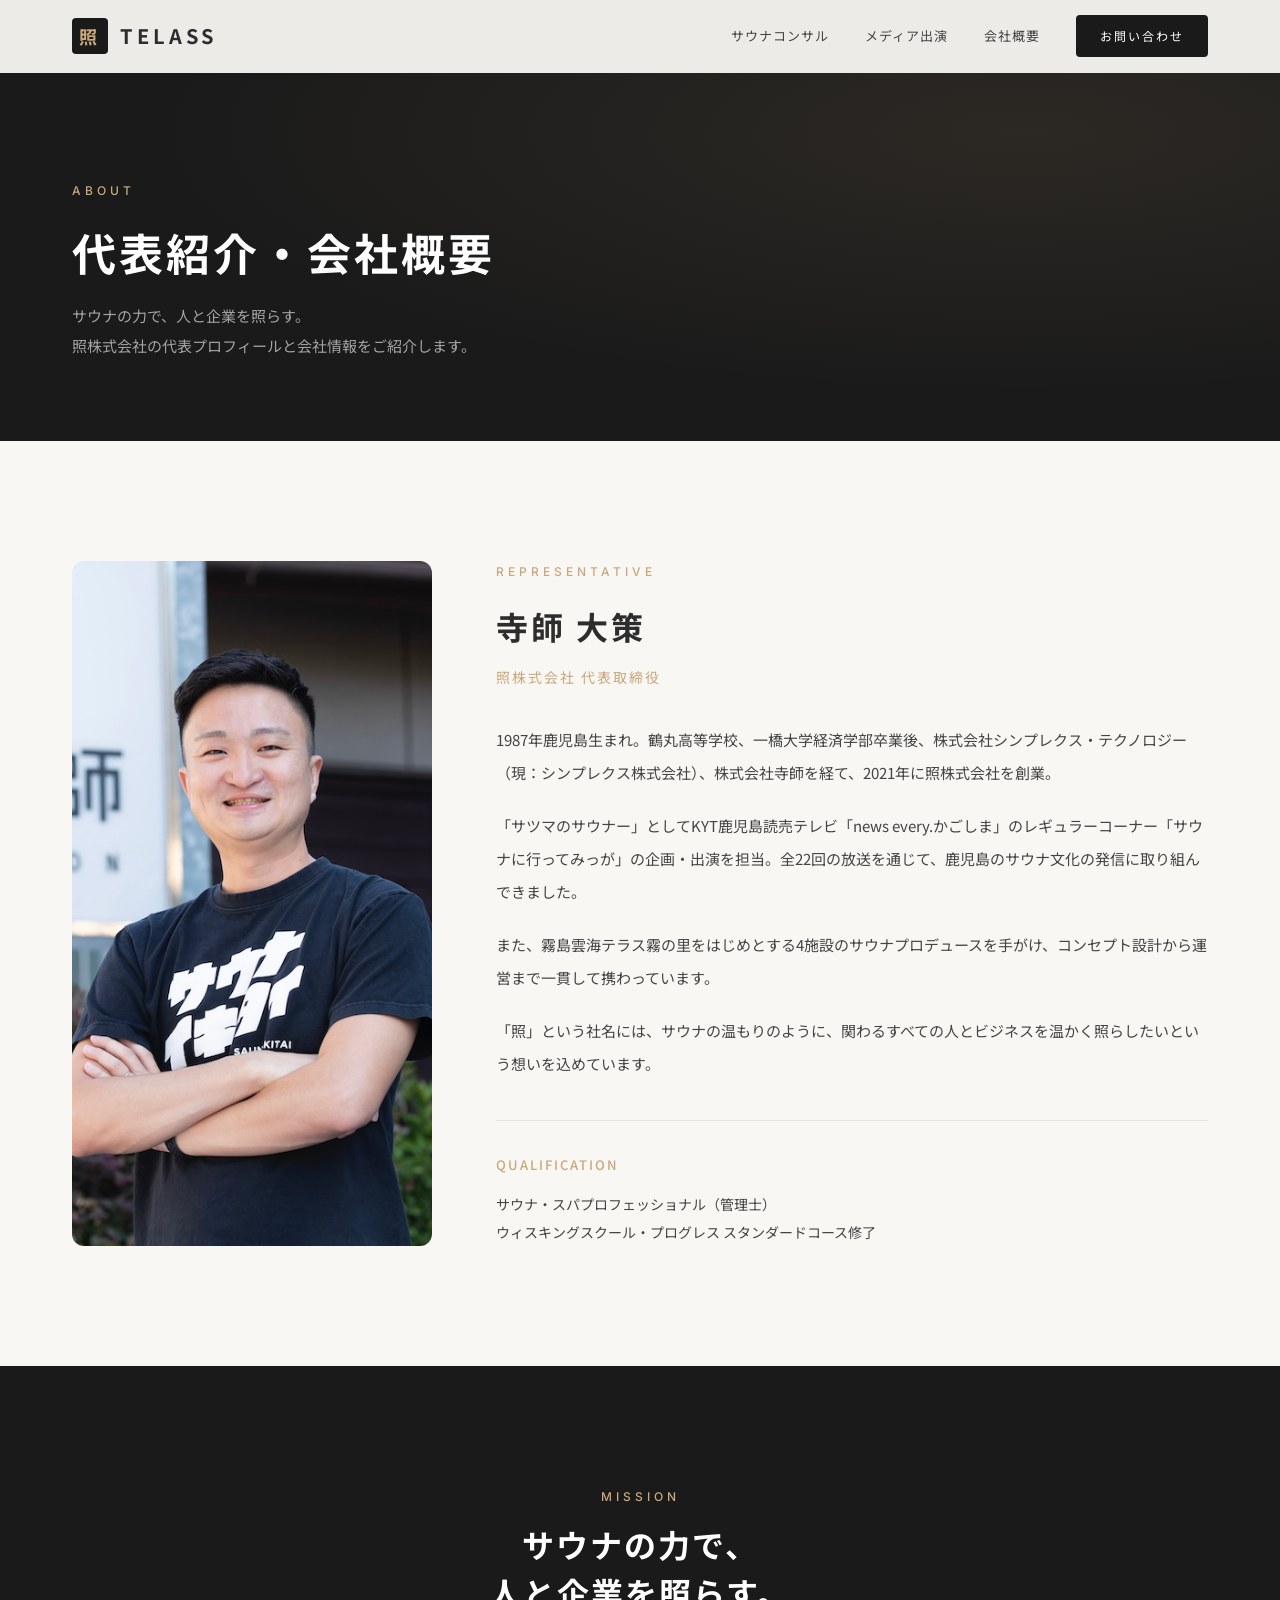
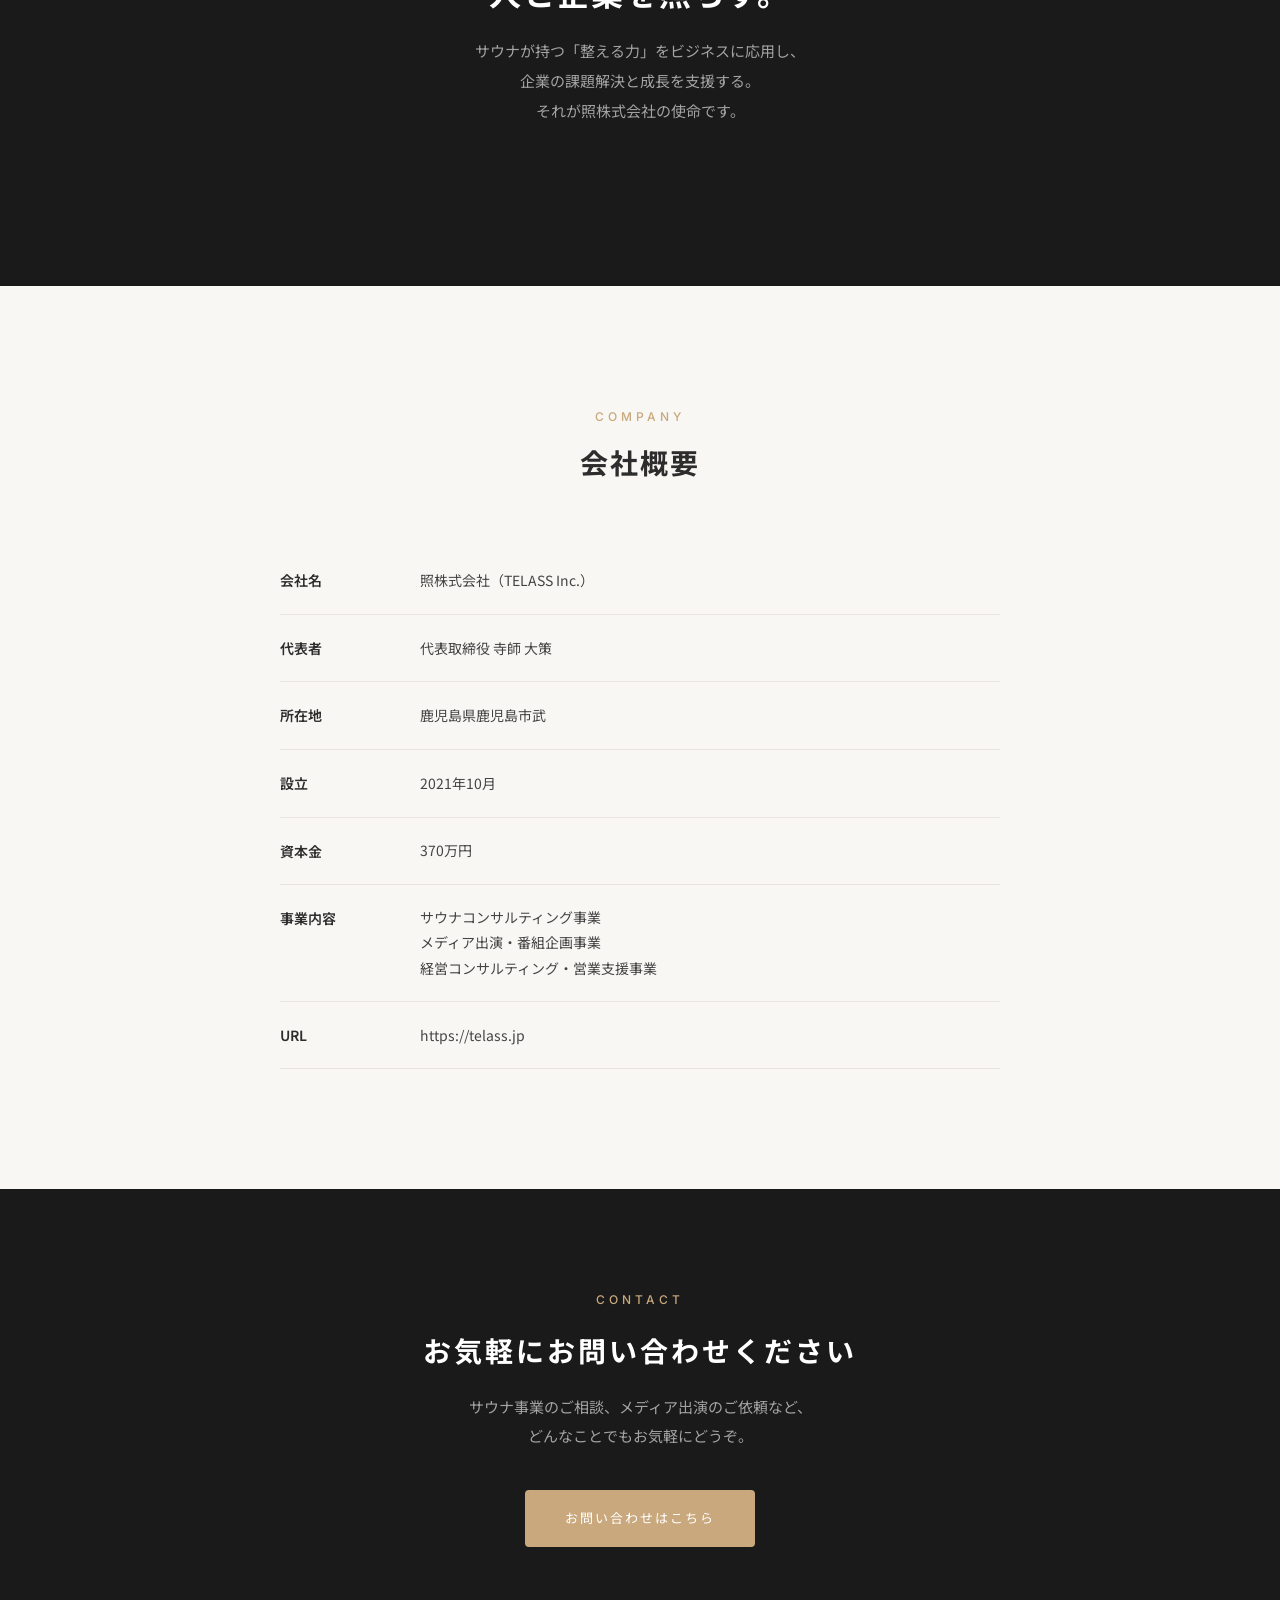
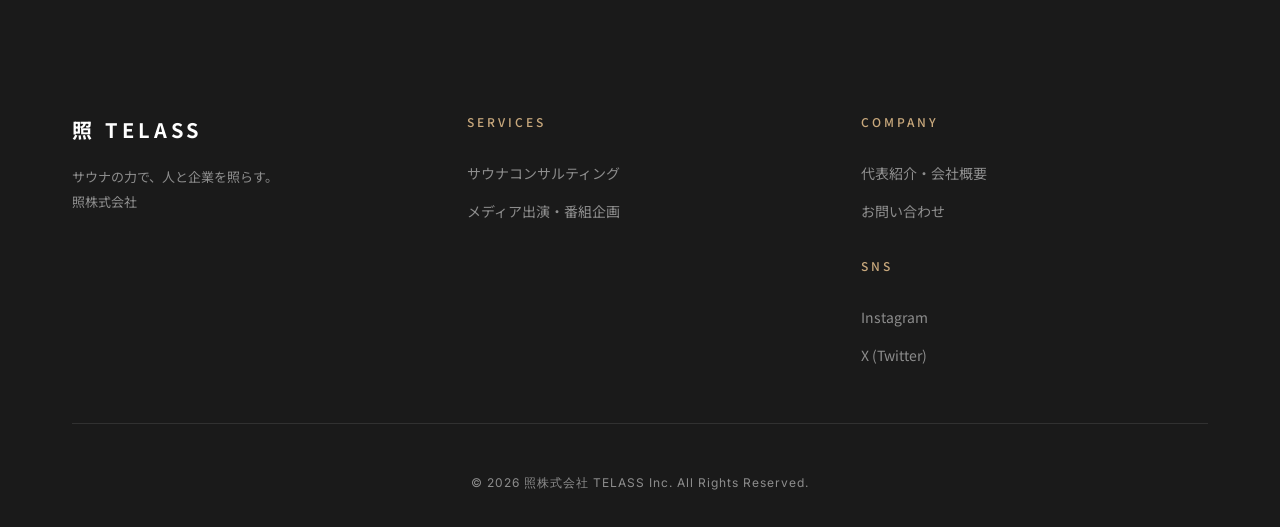
==== about.html @ c7bd0c4b "Add files via upload" ====
<!DOCTYPE html>
<html lang="ja">
<head>
  <meta charset="UTF-8">
  <meta name="viewport" content="width=device-width, initial-scale=1.0">
  <title>代表紹介・会社概要 | 照株式会社</title>
  <meta name="description" content="照株式会社 代表取締役 寺師大策のプロフィールと会社概要。サウナコンサル・メディア出演・経営支援を通じて、人と企業を照らします。">
  <link rel="preconnect" href="https://fonts.googleapis.com">
  <link rel="preconnect" href="https://fonts.gstatic.com" crossorigin>
  <link href="https://fonts.googleapis.com/css2?family=Inter:wght@300;400;500;700&family=Noto+Sans+JP:wght@300;400;500;700&display=swap" rel="stylesheet">
  <link rel="stylesheet" href="css/style.css">
</head>
<body>

  <!-- Header -->
  <header class="header" id="header">
    <div class="container header-inner">
      <a href="index.html" class="logo">
        <div class="logo-mark">照</div>
        TELASS
      </a>
      <nav class="nav">
        <a href="sauna-consulting.html">サウナコンサル</a>
        <a href="media.html">メディア出演</a>
        <a href="about.html">会社概要</a>
        <a href="contact.html" class="nav-cta">お問い合わせ</a>
      </nav>
      <button class="hamburger" id="hamburger" aria-label="メニュー">
        <span></span><span></span><span></span>
      </button>
    </div>
  </header>

  <nav class="mobile-nav" id="mobileNav">
    <a href="sauna-consulting.html">サウナコンサルティング</a>
    <a href="media.html">メディア出演・番組企画</a>
    <a href="about.html">代表紹介・会社概要</a>
    <a href="contact.html">お問い合わせ</a>
  </nav>

  <!-- Page Hero -->
  <section class="page-hero">
    <div class="container">
      <div class="section-label">About</div>
      <h1>代表紹介・会社概要</h1>
      <p>サウナの力で、人と企業を照らす。<br>照株式会社の代表プロフィールと会社情報をご紹介します。</p>
    </div>
  </section>

  <!-- Profile -->
  <section class="section">
    <div class="container">
      <div class="profile-section fade-in">
        <img src="images/terashi_daisaku.jpg" alt="寺師大策 - 照株式会社 代表取締役" class="profile-photo" style="object-fit: cover;">
        <div class="profile-info">
          <div class="section-label">Representative</div>
          <h2>寺師 大策</h2>
          <div class="profile-role">照株式会社 代表取締役</div>
          <div class="profile-message">
            <p>1987年鹿児島生まれ。鶴丸高等学校、一橋大学経済学部卒業後、株式会社シンプレクス・テクノロジー（現：シンプレクス株式会社）、株式会社寺師を経て、2021年に照株式会社を創業。</p>
            <p>「サツマのサウナー」としてKYT鹿児島読売テレビ「news every.かごしま」のレギュラーコーナー「サウナに行ってみっが」の企画・出演を担当。全22回の放送を通じて、鹿児島のサウナ文化の発信に取り組んできました。</p>
            <p>また、霧島雲海テラス霧の里をはじめとする4施設のサウナプロデュースを手がけ、コンセプト設計から運営まで一貫して携わっています。</p>
            <p>「照」という社名には、サウナの温もりのように、関わるすべての人とビジネスを温かく照らしたいという想いを込めています。</p>
          </div>
          <div style="margin-top: 32px; padding-top: 32px; border-top: 1px solid var(--border);">
            <h4 style="font-size: 13px; letter-spacing: 2px; color: var(--gold); margin-bottom: 12px; font-weight: 500;">QUALIFICATION</h4>
            <p style="font-size: 14px; color: var(--text); line-height: 2;">
              サウナ・スパプロフェッショナル（管理士）<br>
              ウィスキングスクール・プログレス スタンダードコース修了
            </p>
          </div>
        </div>
      </div>
    </div>
  </section>

  <!-- Mission -->
  <section class="section section-dark">
    <div class="container">
      <div class="section-header fade-in" style="margin-bottom: 40px;">
        <div class="section-label">Mission</div>
        <h2 class="section-title" style="color: #fff; font-size: 32px;">サウナの力で、<br>人と企業を照らす。</h2>
        <p class="section-desc" style="color: rgba(255,255,255,0.6);">サウナが持つ「整える力」をビジネスに応用し、<br>企業の課題解決と成長を支援する。<br>それが照株式会社の使命です。</p>
      </div>
    </div>
  </section>

  <!-- Company Info -->
  <section class="section">
    <div class="container">
      <div class="section-header fade-in">
        <div class="section-label">Company</div>
        <h2 class="section-title">会社概要</h2>
      </div>
      <div style="max-width: 720px; margin: 0 auto;" class="fade-in">
        <table class="company-table">
          <tr>
            <th>会社名</th>
            <td>照株式会社（TELASS Inc.）</td>
          </tr>
          <tr>
            <th>代表者</th>
            <td>代表取締役 寺師 大策</td>
          </tr>
          <tr>
            <th>所在地</th>
            <td>鹿児島県鹿児島市武</td>
          </tr>
          <tr>
            <th>設立</th>
            <td>2021年10月</td>
          </tr>
          <tr>
            <th>資本金</th>
            <td>370万円</td>
          </tr>
          <tr>
            <th>事業内容</th>
            <td>
              サウナコンサルティング事業<br>
              メディア出演・番組企画事業<br>
              経営コンサルティング・営業支援事業
            </td>
          </tr>
          <tr>
            <th>URL</th>
            <td>https://telass.jp</td>
          </tr>
        </table>
      </div>
    </div>
  </section>

  <!-- CTA -->
  <section class="cta-section">
    <div class="container fade-in">
      <div class="section-label">Contact</div>
      <h2>お気軽にお問い合わせください</h2>
      <p>サウナ事業のご相談、メディア出演のご依頼など、<br>どんなことでもお気軽にどうぞ。</p>
      <a href="contact.html" class="btn btn-primary">お問い合わせはこちら</a>
    </div>
  </section>

  <!-- Footer -->
  <footer class="footer">
    <div class="container">
      <div class="footer-inner">
        <div>
          <div class="footer-logo">照 TELASS</div>
          <p class="footer-desc">サウナの力で、人と企業を照らす。<br>照株式会社</p>
        </div>
        <div>
          <h4>SERVICES</h4>
          <div class="footer-links">
            <a href="sauna-consulting.html">サウナコンサルティング</a>
            <a href="media.html">メディア出演・番組企画</a>
          </div>
        </div>
        <div>
          <h4>COMPANY</h4>
          <div class="footer-links">
            <a href="about.html">代表紹介・会社概要</a>
            <a href="contact.html">お問い合わせ</a>
          </div>
          <h4 style="margin-top: 24px;">SNS</h4>
          <div class="footer-links">
            <a href="https://www.instagram.com/daisaku.terashi" target="_blank" rel="noopener noreferrer">Instagram</a>
            <a href="https://x.com/Satsummer099" target="_blank" rel="noopener noreferrer">X (Twitter)</a>
          </div>
        </div>
      </div>
      <div class="footer-bottom">
        &copy; 2026 照株式会社 TELASS Inc. All Rights Reserved.
      </div>
    </div>
  </footer>

  <script src="js/main.js"></script>
</body>
</html>
---- css/style.css ----
/* ============================================
   照株式会社 - TELASS Inc.
   Design: Modern Minimal / Warm Gold × Black × Off-White
   ============================================ */

/* --- Reset & Base --- */
*, *::before, *::after { margin: 0; padding: 0; box-sizing: border-box; }

:root {
  --black: #1a1a1a;
  --dark: #2d2d2d;
  --text: #444;
  --text-light: #777;
  --gold: #c8a87c;
  --gold-light: #e0cdb3;
  --gold-dark: #a88a5c;
  --off-white: #f8f7f4;
  --white: #ffffff;
  --border: #e8e4de;
  --font-ja: 'Noto Sans JP', 'Hiragino Sans', 'Hiragino Kaku Gothic ProN', sans-serif;
  --font-en: 'Inter', 'Helvetica Neue', sans-serif;
  --max-width: 1200px;
  --section-padding: 120px 0;
  --transition: 0.3s cubic-bezier(0.4, 0, 0.2, 1);
}

html { scroll-behavior: smooth; font-size: 16px; }

body {
  font-family: var(--font-ja);
  color: var(--dark);
  background: var(--off-white);
  line-height: 1.9;
  -webkit-font-smoothing: antialiased;
}

a { color: inherit; text-decoration: none; transition: color var(--transition); }
img { max-width: 100%; height: auto; display: block; }
ul { list-style: none; }

.container {
  max-width: var(--max-width);
  margin: 0 auto;
  padding: 0 32px;
}

/* --- Typography --- */
.section-label {
  font-family: var(--font-en);
  font-size: 12px;
  letter-spacing: 4px;
  text-transform: uppercase;
  color: var(--gold);
  margin-bottom: 12px;
  font-weight: 500;
}

.section-title {
  font-size: 28px;
  font-weight: 700;
  letter-spacing: 2px;
  margin-bottom: 20px;
  line-height: 1.5;
}

.section-desc {
  font-size: 15px;
  color: var(--text);
  max-width: 640px;
  line-height: 2;
}

/* --- Header / Navigation --- */
.header {
  position: fixed;
  top: 0;
  left: 0;
  right: 0;
  z-index: 1000;
  background: rgba(248, 247, 244, 0.95);
  backdrop-filter: blur(12px);
  -webkit-backdrop-filter: blur(12px);
  border-bottom: 1px solid transparent;
  transition: border-color var(--transition), background var(--transition);
}

.header.scrolled {
  border-bottom-color: var(--border);
}

.header-inner {
  display: flex;
  align-items: center;
  justify-content: space-between;
  height: 72px;
}

.logo {
  display: flex;
  align-items: center;
  gap: 12px;
  font-weight: 700;
  font-size: 20px;
  letter-spacing: 4px;
}

.logo-mark {
  width: 36px;
  height: 36px;
  background: var(--black);
  border-radius: 4px;
  display: flex;
  align-items: center;
  justify-content: center;
  color: var(--gold);
  font-size: 18px;
  font-weight: 700;
}

.nav { display: flex; align-items: center; gap: 36px; }

.nav a {
  font-size: 13px;
  letter-spacing: 1px;
  color: var(--text);
  position: relative;
  padding: 4px 0;
}

.nav a::after {
  content: '';
  position: absolute;
  bottom: 0;
  left: 0;
  width: 0;
  height: 1px;
  background: var(--gold);
  transition: width var(--transition);
}

.nav a:hover { color: var(--black); }
.nav a:hover::after { width: 100%; }

.nav-cta {
  background: var(--black) !important;
  color: var(--white) !important;
  padding: 10px 24px !important;
  border-radius: 4px;
  font-size: 12px !important;
  letter-spacing: 2px !important;
  transition: background var(--transition) !important;
}

.nav-cta::after { display: none !important; }
.nav-cta:hover { background: var(--gold-dark) !important; }

/* Hamburger */
.hamburger {
  display: none;
  flex-direction: column;
  gap: 5px;
  cursor: pointer;
  padding: 8px;
  background: none;
  border: none;
}

.hamburger span {
  width: 24px;
  height: 2px;
  background: var(--black);
  transition: var(--transition);
}

.hamburger.active span:nth-child(1) { transform: rotate(45deg) translate(5px, 5px); }
.hamburger.active span:nth-child(2) { opacity: 0; }
.hamburger.active span:nth-child(3) { transform: rotate(-45deg) translate(5px, -5px); }

/* Mobile nav */
.mobile-nav {
  display: none;
  position: fixed;
  top: 72px;
  left: 0;
  right: 0;
  bottom: 0;
  background: var(--off-white);
  padding: 40px 32px;
  z-index: 999;
}

.mobile-nav.active { display: flex; flex-direction: column; gap: 0; }

.mobile-nav a {
  font-size: 16px;
  padding: 16px 0;
  border-bottom: 1px solid var(--border);
  display: block;
}

/* --- Hero --- */
.hero {
  min-height: 100vh;
  display: flex;
  align-items: center;
  position: relative;
  overflow: hidden;
  background: var(--black);
  color: var(--white);
}

.hero-bg {
  position: absolute;
  inset: 0;
  background: linear-gradient(135deg, #1a1a1a 0%, #2d2826 50%, #1a1a1a 100%);
  opacity: 1;
}

.hero-bg::after {
  content: '';
  position: absolute;
  inset: 0;
  background: radial-gradient(ellipse at 70% 50%, rgba(200, 168, 124, 0.15) 0%, transparent 60%);
}

.hero-content {
  position: relative;
  z-index: 2;
  padding-top: 72px;
}

.hero-label {
  font-family: var(--font-en);
  font-size: 12px;
  letter-spacing: 6px;
  text-transform: uppercase;
  color: var(--gold);
  margin-bottom: 24px;
  opacity: 0;
  animation: fadeUp 0.8s 0.3s forwards;
}

.hero h1 {
  font-size: clamp(32px, 5vw, 56px);
  font-weight: 700;
  letter-spacing: 4px;
  line-height: 1.5;
  margin-bottom: 28px;
  opacity: 0;
  animation: fadeUp 0.8s 0.5s forwards;
}

.hero h1 span {
  color: var(--gold);
}

.hero-desc {
  font-size: 16px;
  color: rgba(255,255,255,0.7);
  line-height: 2;
  max-width: 520px;
  margin-bottom: 48px;
  opacity: 0;
  animation: fadeUp 0.8s 0.7s forwards;
}

.hero-actions {
  display: flex;
  gap: 16px;
  opacity: 0;
  animation: fadeUp 0.8s 0.9s forwards;
}

.hero-scroll {
  position: absolute;
  bottom: 40px;
  left: 50%;
  transform: translateX(-50%);
  text-align: center;
  opacity: 0;
  animation: fadeUp 0.8s 1.2s forwards;
}

.hero-scroll span {
  font-family: var(--font-en);
  font-size: 10px;
  letter-spacing: 3px;
  color: rgba(255,255,255,0.4);
}

.hero-scroll .scroll-line {
  width: 1px;
  height: 48px;
  background: rgba(255,255,255,0.2);
  margin: 12px auto 0;
  position: relative;
  overflow: hidden;
}

.hero-scroll .scroll-line::after {
  content: '';
  position: absolute;
  top: -100%;
  left: 0;
  width: 100%;
  height: 100%;
  background: var(--gold);
  animation: scrollDown 2s infinite;
}

/* --- Buttons --- */
.btn {
  display: inline-block;
  padding: 16px 40px;
  font-size: 13px;
  letter-spacing: 2px;
  border-radius: 4px;
  transition: all var(--transition);
  cursor: pointer;
  border: none;
  font-family: var(--font-ja);
}

.btn-primary {
  background: var(--gold);
  color: var(--white);
}
.btn-primary:hover { background: var(--gold-dark); }

.btn-outline {
  background: transparent;
  border: 1px solid rgba(255,255,255,0.3);
  color: var(--white);
}
.btn-outline:hover { border-color: var(--gold); color: var(--gold); }

.btn-dark {
  background: var(--black);
  color: var(--white);
}
.btn-dark:hover { background: #333; }

/* --- Section --- */
.section { padding: var(--section-padding); }
.section-light { background: var(--white); }
.section-dark { background: var(--black); color: var(--white); }

.section-header {
  text-align: center;
  margin-bottom: 64px;
}

.section-header .section-desc {
  margin: 0 auto;
}

/* --- Services Cards (Top Page) --- */
.services-grid {
  display: grid;
  grid-template-columns: repeat(3, 1fr);
  gap: 28px;
}

.service-card {
  background: var(--white);
  border: 1px solid var(--border);
  border-radius: 12px;
  padding: 40px 32px;
  transition: all var(--transition);
  display: flex;
  flex-direction: column;
}

.service-card:hover {
  transform: translateY(-4px);
  box-shadow: 0 12px 40px rgba(0,0,0,0.06);
  border-color: var(--gold-light);
}

.service-card .card-num {
  font-family: var(--font-en);
  font-size: 48px;
  font-weight: 700;
  color: var(--border);
  line-height: 1;
  margin-bottom: 20px;
}

.service-card h3 {
  font-size: 18px;
  font-weight: 700;
  margin-bottom: 12px;
  letter-spacing: 1px;
}

.service-card p {
  font-size: 14px;
  color: var(--text);
  line-height: 1.9;
  flex: 1;
}

.service-card .card-link {
  margin-top: 24px;
  font-family: var(--font-en);
  font-size: 12px;
  letter-spacing: 2px;
  color: var(--gold);
  display: flex;
  align-items: center;
  gap: 8px;
  transition: gap var(--transition);
}

.service-card:hover .card-link { gap: 14px; }

/* --- Stats / Highlights --- */
.stats-row {
  display: grid;
  grid-template-columns: repeat(3, 1fr);
  gap: 40px;
  text-align: center;
}

.stat-item .stat-number {
  font-family: var(--font-en);
  font-size: 56px;
  font-weight: 700;
  color: var(--gold);
  line-height: 1.2;
}

.stat-item .stat-unit {
  font-size: 18px;
  color: var(--gold-light);
}

.stat-item .stat-label {
  font-size: 14px;
  color: rgba(255,255,255,0.6);
  margin-top: 8px;
}

/* --- Representative Preview --- */
.rep-preview {
  display: grid;
  grid-template-columns: 1fr 1fr;
  gap: 64px;
  align-items: center;
}

.rep-image {
  aspect-ratio: 4/5;
  background: linear-gradient(135deg, #e8e4de 0%, #d4cec4 100%);
  border-radius: 12px;
  display: flex;
  align-items: center;
  justify-content: center;
  color: var(--text-light);
  font-size: 14px;
}

.rep-content .rep-name {
  font-size: 24px;
  font-weight: 700;
  margin-bottom: 8px;
  letter-spacing: 2px;
}

.rep-content .rep-title {
  font-size: 13px;
  color: var(--gold);
  letter-spacing: 2px;
  margin-bottom: 24px;
}

.rep-content .rep-message {
  font-size: 15px;
  color: var(--text);
  line-height: 2;
  margin-bottom: 32px;
}

/* --- CTA Section --- */
.cta-section {
  padding: 100px 0;
  text-align: center;
  background: var(--black);
  color: var(--white);
}

.cta-section h2 {
  font-size: 28px;
  letter-spacing: 3px;
  margin-bottom: 16px;
}

.cta-section p {
  color: rgba(255,255,255,0.6);
  font-size: 15px;
  margin-bottom: 40px;
}

/* --- Footer --- */
.footer {
  background: var(--black);
  color: rgba(255,255,255,0.5);
  padding: 64px 0 32px;
}

.footer-inner {
  display: grid;
  grid-template-columns: 1fr 1fr 1fr;
  gap: 48px;
  margin-bottom: 48px;
  padding-bottom: 48px;
  border-bottom: 1px solid rgba(255,255,255,0.1);
}

.footer-logo {
  font-size: 20px;
  font-weight: 700;
  letter-spacing: 4px;
  color: var(--white);
  margin-bottom: 16px;
}

.footer-desc { font-size: 13px; line-height: 1.9; }

.footer h4 {
  font-size: 12px;
  letter-spacing: 3px;
  color: var(--gold);
  margin-bottom: 20px;
  font-weight: 500;
}

.footer-links a {
  display: block;
  font-size: 14px;
  padding: 6px 0;
  transition: color var(--transition);
}

.footer-links a:hover { color: var(--gold); }

.footer-bottom {
  text-align: center;
  font-size: 12px;
  font-family: var(--font-en);
  letter-spacing: 1px;
}

/* --- Page Hero (Sub pages) --- */
.page-hero {
  padding: 180px 0 80px;
  background: var(--black);
  color: var(--white);
  position: relative;
}

.page-hero::after {
  content: '';
  position: absolute;
  inset: 0;
  background: radial-gradient(ellipse at 80% 30%, rgba(200, 168, 124, 0.1) 0%, transparent 60%);
}

.page-hero .container { position: relative; z-index: 2; }

.page-hero .section-label { margin-bottom: 16px; }

.page-hero h1 {
  font-size: clamp(28px, 4vw, 44px);
  font-weight: 700;
  letter-spacing: 3px;
  margin-bottom: 16px;
  line-height: 1.5;
}

.page-hero p {
  font-size: 15px;
  color: rgba(255,255,255,0.6);
  max-width: 560px;
  line-height: 2;
}

/* --- Content Blocks (Service Pages) --- */
.content-block {
  display: grid;
  grid-template-columns: 1fr 1fr;
  gap: 64px;
  align-items: center;
}

.content-block.reverse { direction: rtl; }
.content-block.reverse > * { direction: ltr; }

.content-image {
  aspect-ratio: 16/10;
  background: linear-gradient(135deg, #e8e4de 0%, #d4cec4 100%);
  border-radius: 12px;
  display: flex;
  align-items: center;
  justify-content: center;
  color: var(--text-light);
  font-size: 14px;
  letter-spacing: 1px;
}

.content-text h3 {
  font-size: 22px;
  font-weight: 700;
  letter-spacing: 1px;
  margin-bottom: 16px;
}

.content-text p {
  font-size: 15px;
  color: var(--text);
  line-height: 2;
  margin-bottom: 16px;
}

/* --- Service List --- */
.service-list {
  display: grid;
  grid-template-columns: repeat(2, 1fr);
  gap: 20px;
  margin-top: 32px;
}

.service-list-item {
  background: var(--white);
  border: 1px solid var(--border);
  border-radius: 8px;
  padding: 28px;
  transition: all var(--transition);
}

.service-list-item:hover {
  border-color: var(--gold-light);
  box-shadow: 0 4px 16px rgba(0,0,0,0.04);
}

.service-list-item h4 {
  font-size: 16px;
  font-weight: 600;
  margin-bottom: 8px;
}

.service-list-item p {
  font-size: 14px;
  color: var(--text);
  line-height: 1.8;
}

/* --- Flow / Steps --- */
.flow-section { margin-top: 48px; }

.flow-grid {
  display: grid;
  grid-template-columns: repeat(4, 1fr);
  gap: 24px;
}

.flow-item {
  text-align: center;
  position: relative;
}

.flow-item::after {
  content: '';
  position: absolute;
  top: 28px;
  right: -12px;
  width: 24px;
  height: 1px;
  background: var(--border);
}

.flow-item:last-child::after { display: none; }

.flow-num {
  width: 56px;
  height: 56px;
  border-radius: 50%;
  background: var(--black);
  color: var(--gold);
  display: flex;
  align-items: center;
  justify-content: center;
  margin: 0 auto 16px;
  font-family: var(--font-en);
  font-size: 18px;
  font-weight: 700;
}

.flow-item h4 {
  font-size: 15px;
  font-weight: 600;
  margin-bottom: 8px;
}

.flow-item p {
  font-size: 13px;
  color: var(--text-light);
  line-height: 1.8;
}

/* --- Case Study --- */
.case-card {
  background: var(--white);
  border: 1px solid var(--border);
  border-radius: 12px;
  overflow: hidden;
}

.case-image {
  aspect-ratio: 16/9;
  background: linear-gradient(135deg, #3a3530 0%, #2d2826 100%);
  display: flex;
  align-items: center;
  justify-content: center;
  color: rgba(255,255,255,0.5);
  font-size: 14px;
}

.case-body { padding: 36px; }

.case-body .case-tag {
  font-size: 11px;
  letter-spacing: 2px;
  color: var(--gold);
  margin-bottom: 12px;
  font-weight: 500;
}

.case-body h3 {
  font-size: 20px;
  font-weight: 700;
  margin-bottom: 16px;
}

.case-body p {
  font-size: 14px;
  color: var(--text);
  line-height: 2;
}

/* --- Media Gallery --- */
.media-grid {
  display: grid;
  grid-template-columns: repeat(3, 1fr);
  gap: 20px;
}

.media-item {
  aspect-ratio: 16/9;
  background: linear-gradient(135deg, #e8e4de 0%, #d4cec4 100%);
  border-radius: 8px;
  display: flex;
  align-items: center;
  justify-content: center;
  color: var(--text-light);
  font-size: 13px;
  transition: all var(--transition);
}

.media-item:hover { transform: scale(1.02); }

/* --- About / Profile --- */
.profile-section {
  display: grid;
  grid-template-columns: 360px 1fr;
  gap: 64px;
  align-items: start;
}

.profile-photo {
  aspect-ratio: 3/4;
  background: linear-gradient(135deg, #e8e4de 0%, #d4cec4 100%);
  border-radius: 12px;
  display: flex;
  align-items: center;
  justify-content: center;
  color: var(--text-light);
  font-size: 14px;
  position: sticky;
  top: 104px;
}

.profile-info h2 {
  font-size: 32px;
  font-weight: 700;
  letter-spacing: 3px;
  margin-bottom: 8px;
}

.profile-info .profile-role {
  font-size: 14px;
  color: var(--gold);
  letter-spacing: 2px;
  margin-bottom: 32px;
}

.profile-info .profile-message {
  font-size: 15px;
  color: var(--text);
  line-height: 2.2;
  margin-bottom: 40px;
}

.profile-info .profile-message p { margin-bottom: 20px; }

/* --- Company Info Table --- */
.company-table {
  width: 100%;
  border-collapse: collapse;
}

.company-table tr { border-bottom: 1px solid var(--border); }

.company-table th {
  font-size: 14px;
  font-weight: 600;
  text-align: left;
  padding: 20px 24px 20px 0;
  width: 140px;
  vertical-align: top;
  white-space: nowrap;
}

.company-table td {
  font-size: 14px;
  color: var(--text);
  padding: 20px 0;
  line-height: 1.8;
}

/* --- Video Cards --- */
.video-card {
  background: var(--white);
  border: 1px solid var(--border);
  border-radius: 8px;
  overflow: hidden;
  transition: all var(--transition);
}

.video-card:hover {
  box-shadow: 0 4px 16px rgba(0,0,0,0.06);
  border-color: var(--gold-light);
}

.video-wrapper {
  position: relative;
  padding-bottom: 56.25%; /* 16:9 */
  height: 0;
  overflow: hidden;
}

.video-wrapper iframe {
  position: absolute;
  top: 0;
  left: 0;
  width: 100%;
  height: 100%;
}

.video-title {
  padding: 14px 16px;
  font-size: 13px;
  font-weight: 500;
  color: var(--dark);
  line-height: 1.6;
}

/* --- Contact Page --- */
.contact-grid {
  display: grid;
  grid-template-columns: 1fr 1fr;
  gap: 64px;
}

.contact-form label {
  display: block;
  font-size: 13px;
  font-weight: 600;
  letter-spacing: 1px;
  margin-bottom: 8px;
  margin-top: 24px;
}

.contact-form label:first-child { margin-top: 0; }

.contact-form input,
.contact-form select,
.contact-form textarea {
  width: 100%;
  padding: 14px 16px;
  border: 1px solid var(--border);
  border-radius: 6px;
  font-size: 15px;
  font-family: var(--font-ja);
  background: var(--white);
  transition: border-color var(--transition);
  outline: none;
}

.contact-form input:focus,
.contact-form select:focus,
.contact-form textarea:focus {
  border-color: var(--gold);
}

.contact-form textarea { min-height: 160px; resize: vertical; }

.contact-form button {
  margin-top: 32px;
  width: 100%;
}

.contact-info-block {
  margin-bottom: 36px;
}

.contact-info-block h4 {
  font-size: 13px;
  letter-spacing: 2px;
  color: var(--gold);
  margin-bottom: 12px;
  font-weight: 500;
}

.contact-info-block p {
  font-size: 15px;
  color: var(--text);
  line-height: 2;
}

.faq-item {
  border-bottom: 1px solid var(--border);
  padding: 24px 0;
}

.faq-item:first-child { padding-top: 0; }

.faq-item h4 {
  font-size: 15px;
  font-weight: 600;
  margin-bottom: 8px;
  color: var(--dark);
}

.faq-item p {
  font-size: 14px;
  color: var(--text);
  line-height: 1.9;
}

/* --- Image overrides (when using <img> instead of placeholder divs) --- */
img.content-image,
img.case-image,
img.rep-image,
img.profile-photo,
img.media-item {
  width: 100%;
  height: 100%;
  object-fit: cover;
  border-radius: 12px;
}

img.content-image { aspect-ratio: 16/10; }
img.case-image { aspect-ratio: 16/9; border-radius: 12px 12px 0 0; }
img.rep-image { aspect-ratio: 4/5; }
img.profile-photo { aspect-ratio: 3/4; position: sticky; top: 104px; }
img.media-item { aspect-ratio: 16/9; border-radius: 8px; transition: all var(--transition); }
img.media-item:hover { transform: scale(1.02); }

/* --- Animations --- */
@keyframes fadeUp {
  from { opacity: 0; transform: translateY(24px); }
  to { opacity: 1; transform: translateY(0); }
}

@keyframes scrollDown {
  0% { top: -100%; }
  100% { top: 100%; }
}

.fade-in {
  opacity: 0;
  transform: translateY(20px);
  transition: opacity 0.6s, transform 0.6s;
}

.fade-in.visible {
  opacity: 1;
  transform: translateY(0);
}

/* --- Responsive --- */
@media (max-width: 1024px) {
  .services-grid { grid-template-columns: 1fr; gap: 20px; }
  .stats-row { grid-template-columns: repeat(3, 1fr); gap: 24px; }
  .content-block { grid-template-columns: 1fr; gap: 40px; }
  .content-block.reverse { direction: ltr; }
  .flow-grid { grid-template-columns: repeat(2, 1fr); }
  .flow-item::after { display: none; }
  .profile-section { grid-template-columns: 1fr; }
  .profile-photo { max-width: 320px; position: static; }
  .footer-inner { grid-template-columns: 1fr; gap: 32px; }
  .contact-grid { grid-template-columns: 1fr; }
  .rep-preview { grid-template-columns: 1fr; gap: 40px; }
  .rep-image { max-width: 360px; }
}

@media (max-width: 768px) {
  :root { --section-padding: 80px 0; }
  .nav { display: none; }
  .hamburger { display: flex; }
  .section-title { font-size: 24px; }
  .stats-row { grid-template-columns: 1fr; gap: 32px; }
  .stat-item .stat-number { font-size: 44px; }
  .service-list { grid-template-columns: 1fr; }
  .media-grid { grid-template-columns: 1fr 1fr; }
  .flow-grid { grid-template-columns: 1fr; }
  .hero h1 { letter-spacing: 2px; }
  .container { padding: 0 20px; }
  .page-hero { padding: 140px 0 60px; }
}
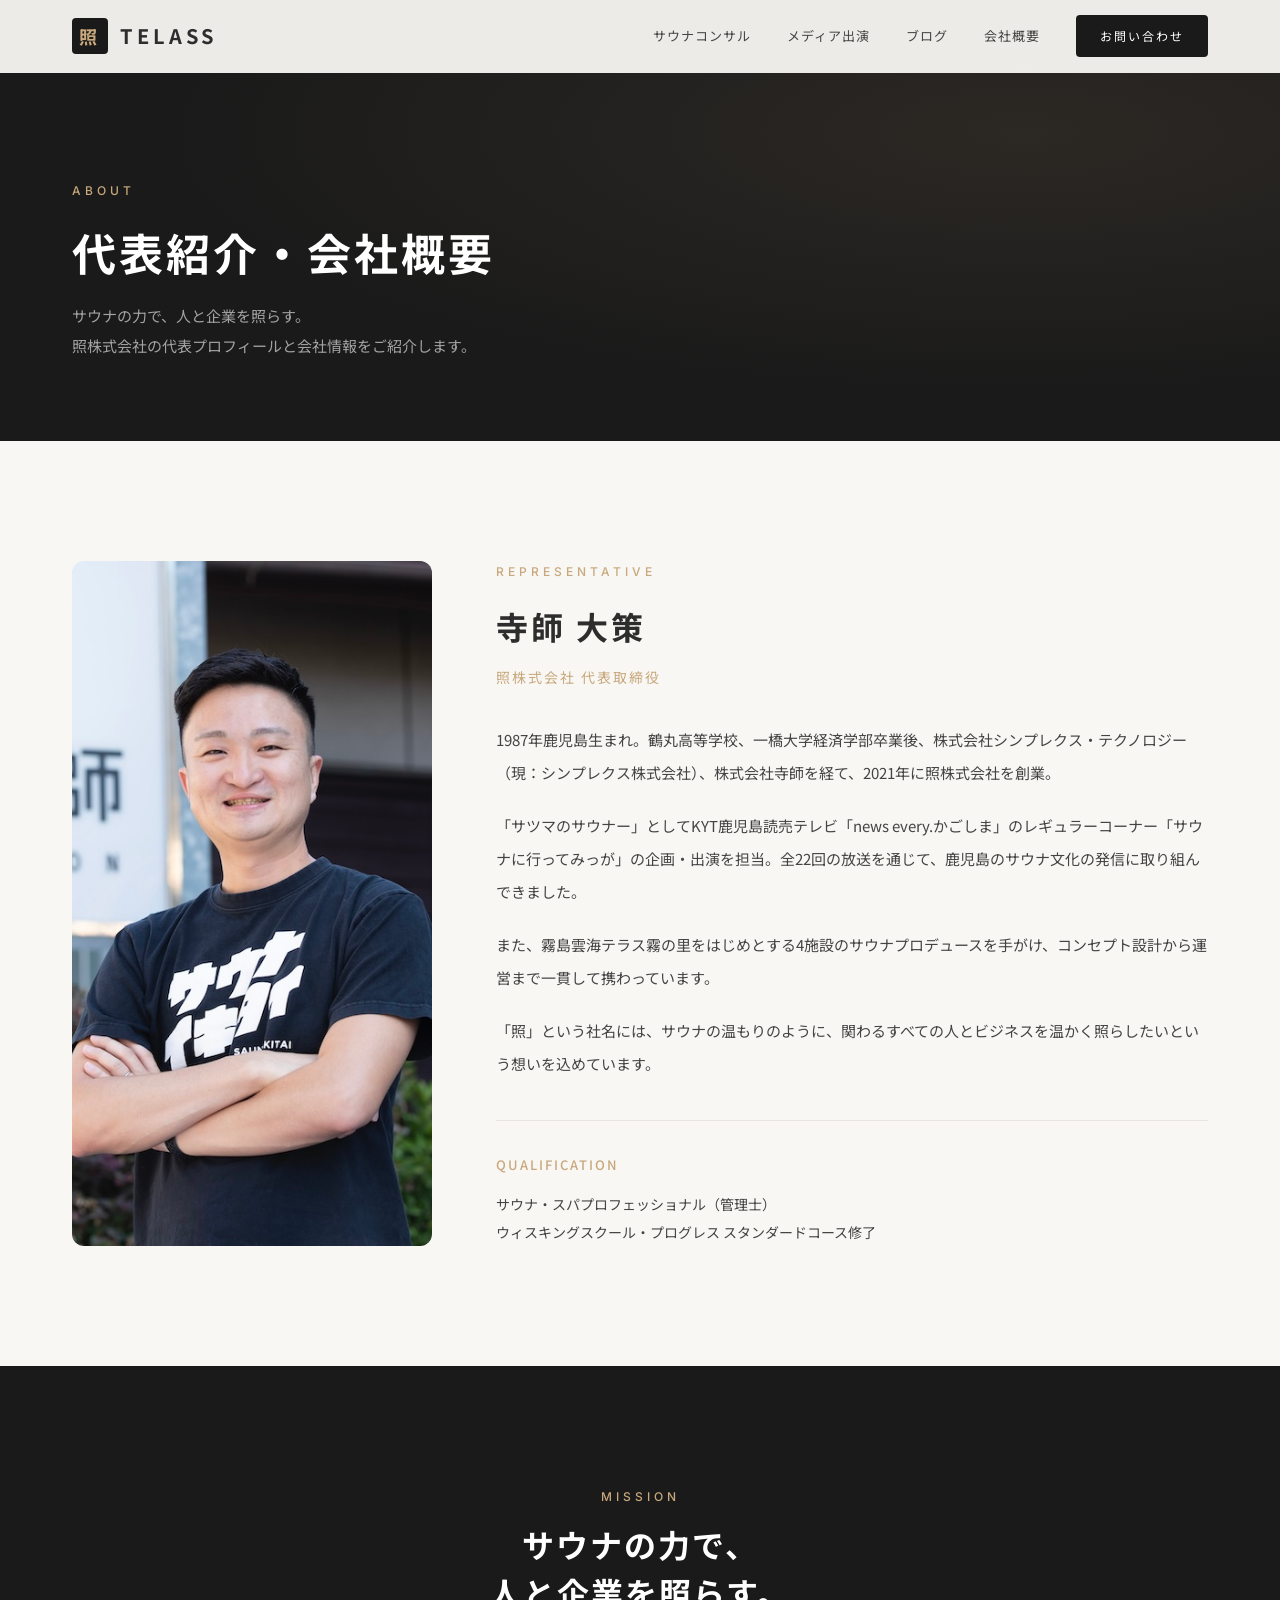
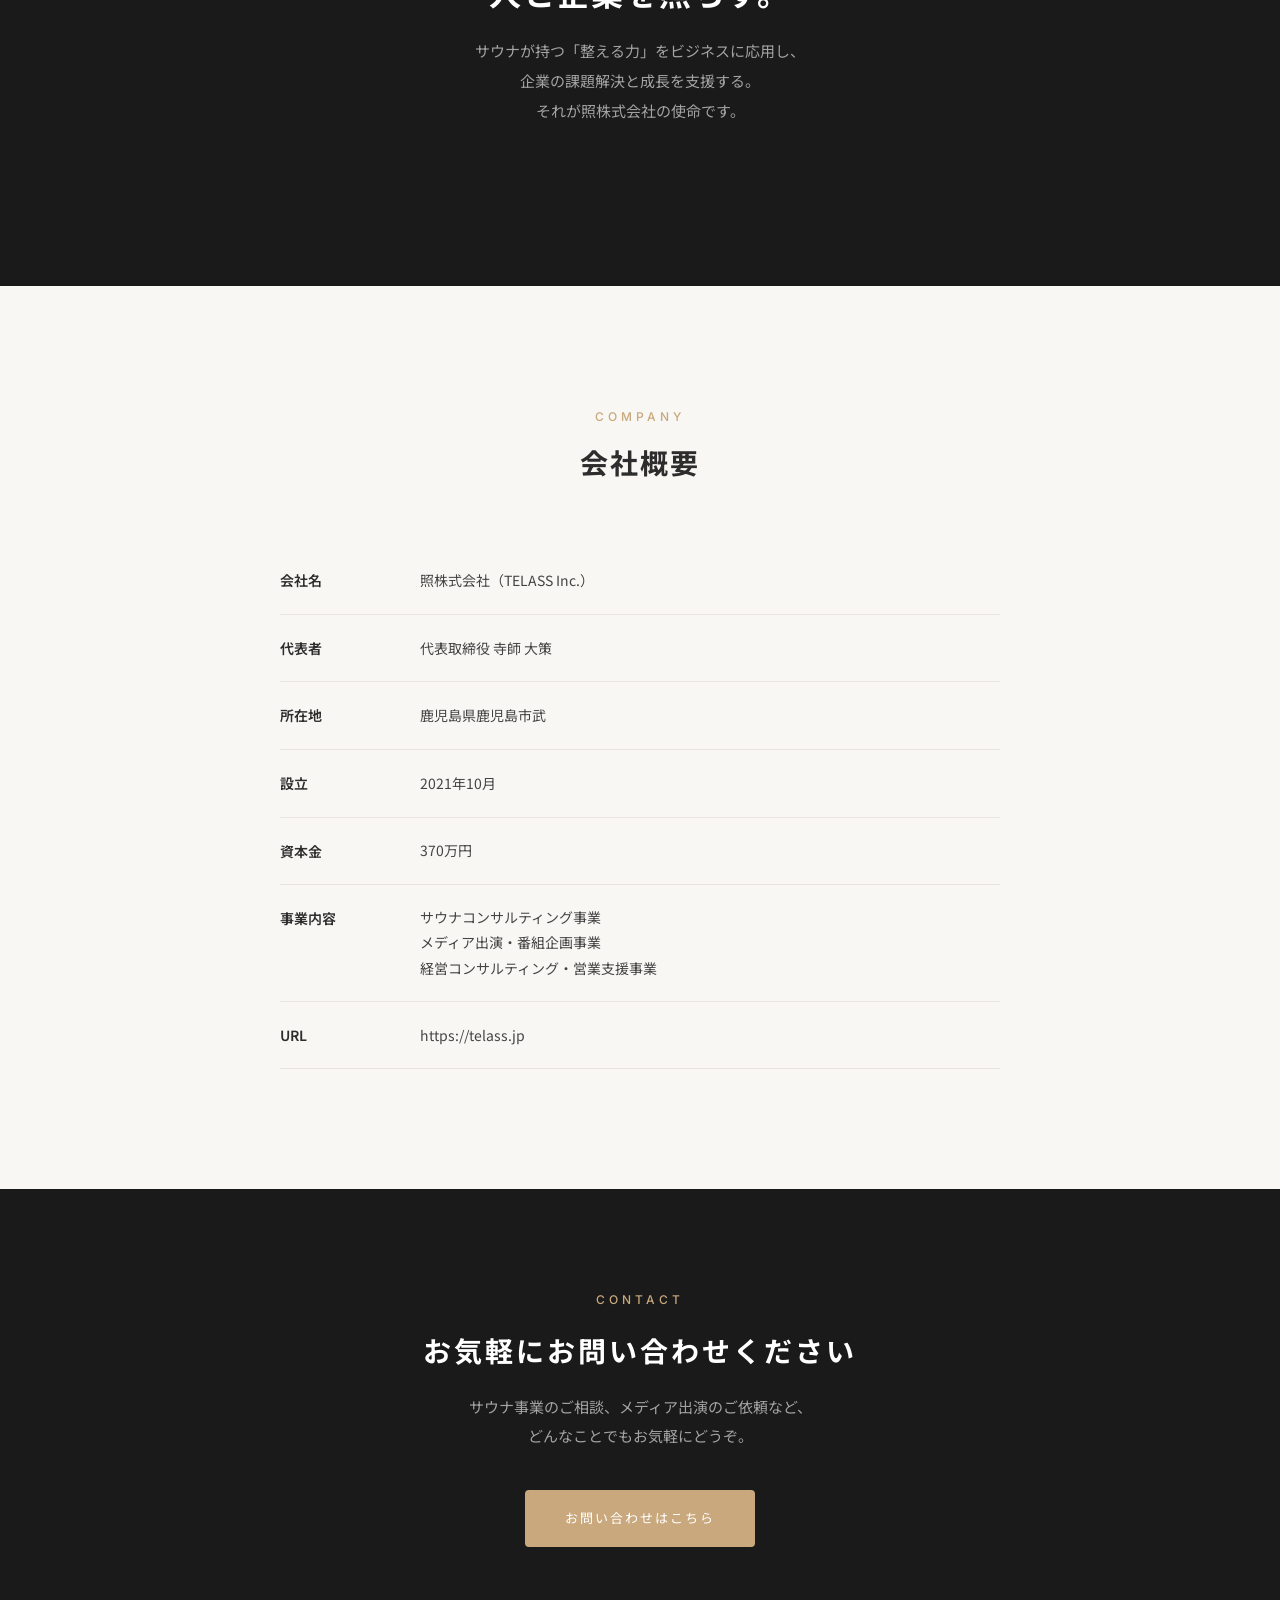
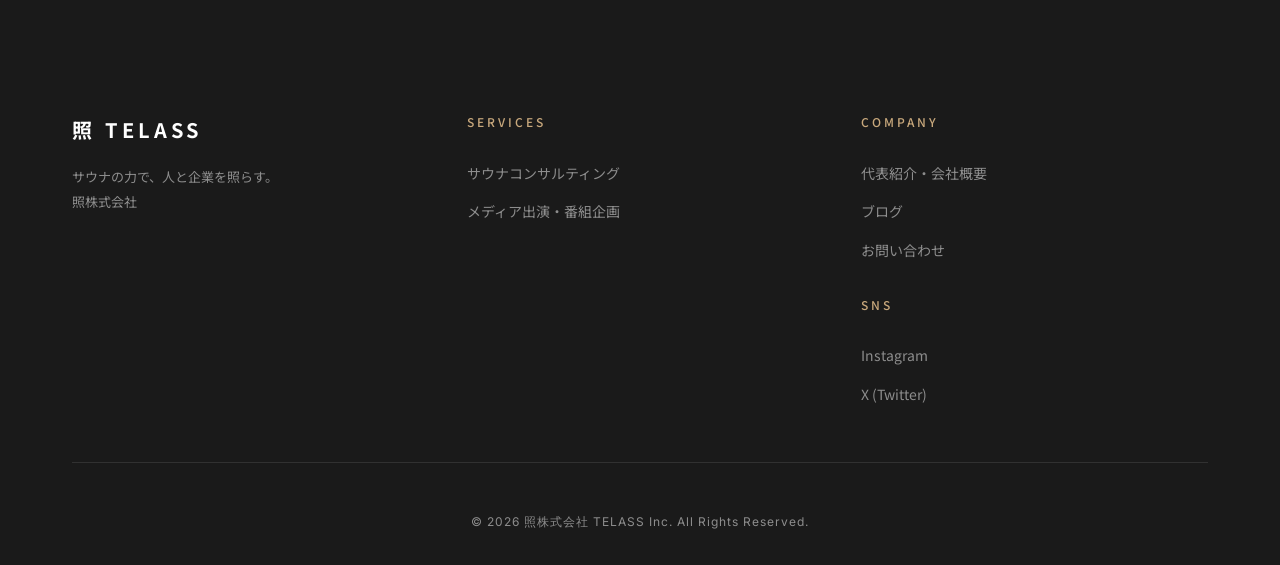
==== commit 20e57452: "Add files via upload" ====
--- a/about.html
+++ b/about.html
@@ -22,6 +22,7 @@
       <nav class="nav">
         <a href="sauna-consulting.html">サウナコンサル</a>
         <a href="media.html">メディア出演</a>
+        <a href="blog.html">ブログ</a>
         <a href="about.html">会社概要</a>
         <a href="contact.html" class="nav-cta">お問い合わせ</a>
       </nav>
@@ -34,6 +35,7 @@
   <nav class="mobile-nav" id="mobileNav">
     <a href="sauna-consulting.html">サウナコンサルティング</a>
     <a href="media.html">メディア出演・番組企画</a>
+    <a href="blog.html">ブログ</a>
     <a href="about.html">代表紹介・会社概要</a>
     <a href="contact.html">お問い合わせ</a>
   </nav>
@@ -160,6 +162,7 @@
           <h4>COMPANY</h4>
           <div class="footer-links">
             <a href="about.html">代表紹介・会社概要</a>
+            <a href="blog.html">ブログ</a>
             <a href="contact.html">お問い合わせ</a>
           </div>
           <h4 style="margin-top: 24px;">SNS</h4>
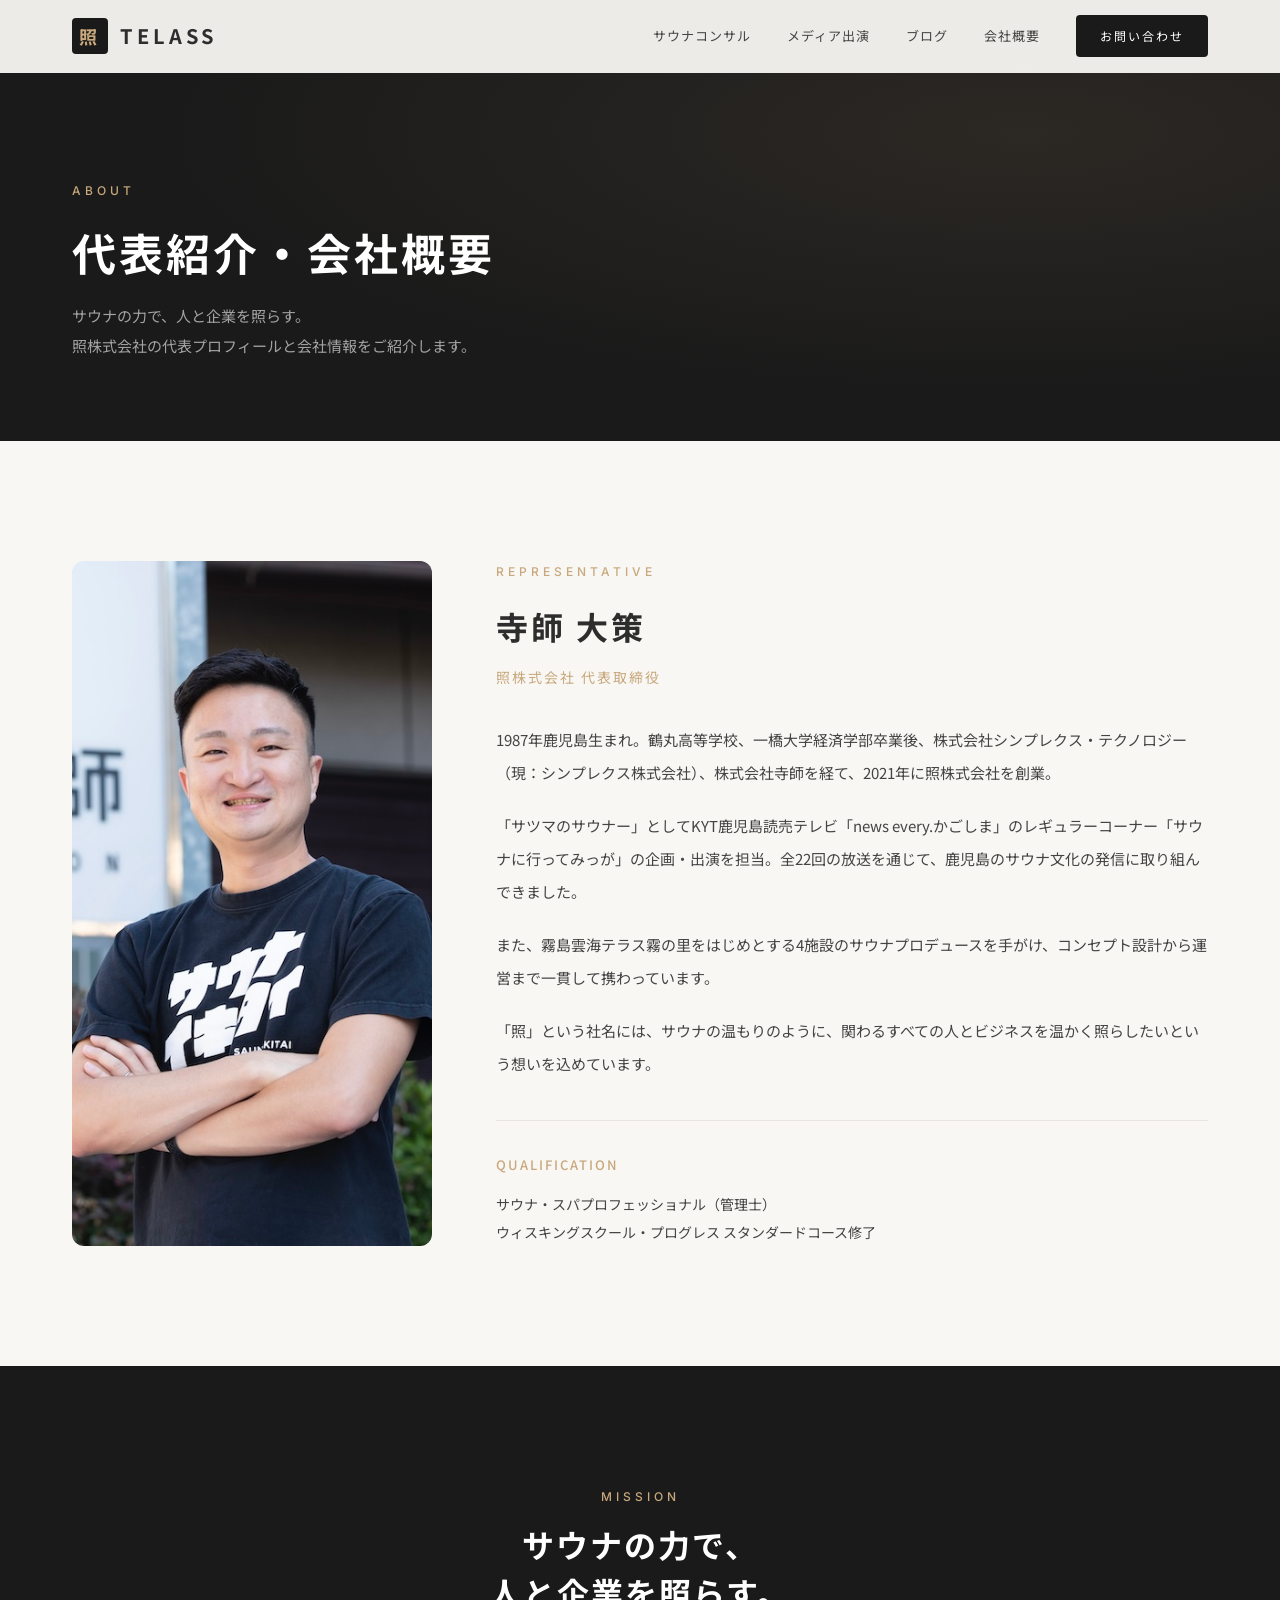
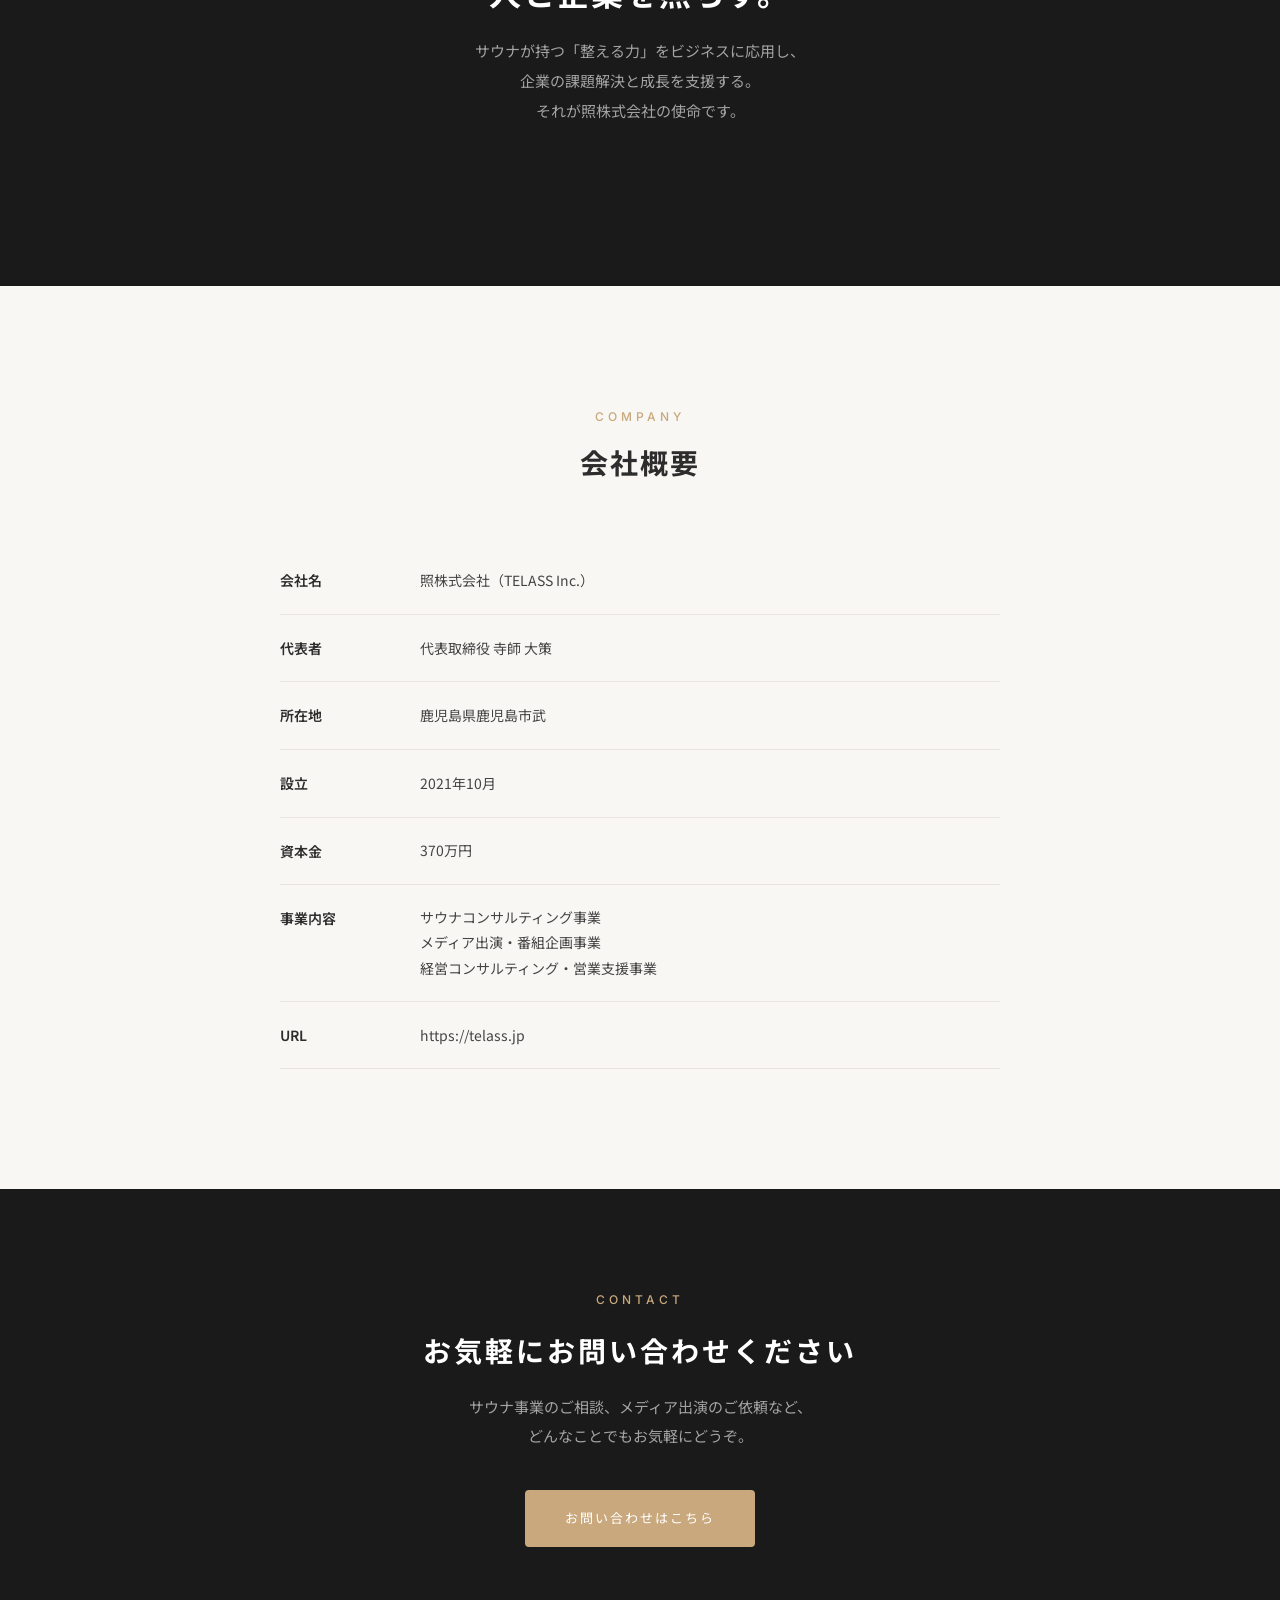
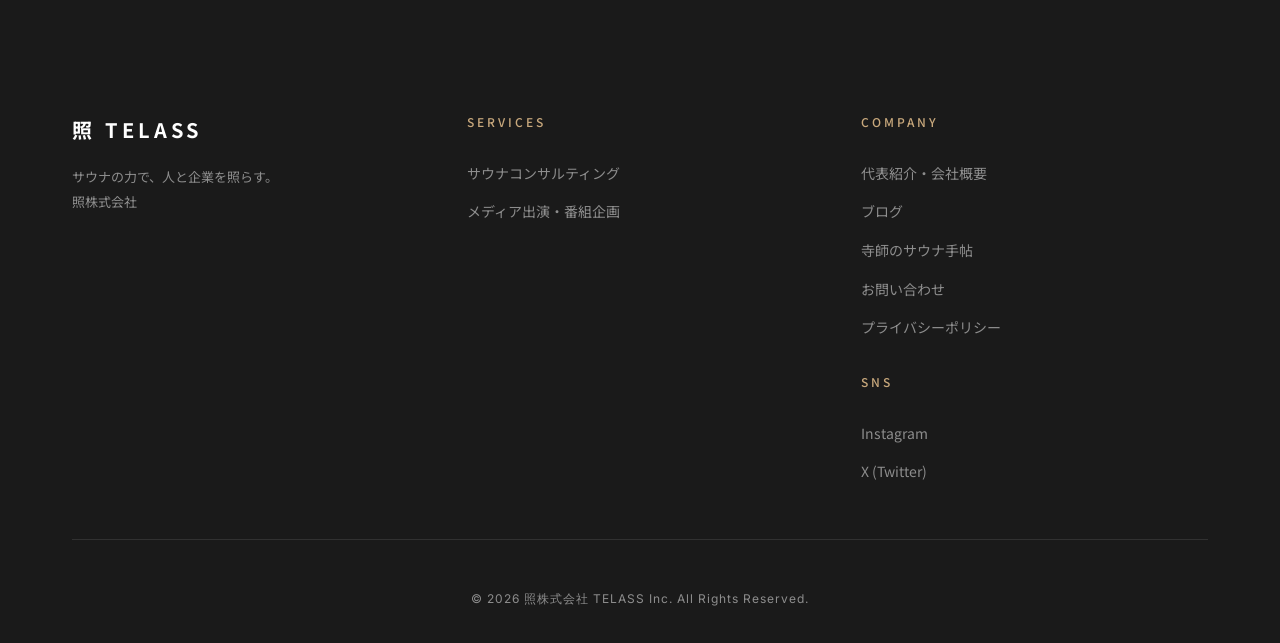
==== commit c69ffb91: "Add files via upload" ====
--- a/about.html
+++ b/about.html
@@ -9,6 +9,20 @@
   <link rel="preconnect" href="https://fonts.gstatic.com" crossorigin>
   <link href="https://fonts.googleapis.com/css2?family=Inter:wght@300;400;500;700&family=Noto+Sans+JP:wght@300;400;500;700&display=swap" rel="stylesheet">
   <link rel="stylesheet" href="css/style.css">
+  <style>
+    /* モバイルでプロフィール写真の固定表示を解除 */
+    @media (max-width: 768px) {
+      .profile-photo {
+        position: static !important;
+        width: 100% !important;
+        max-height: 400px !important;
+        margin-bottom: 24px;
+      }
+      .profile-section {
+        display: block !important;
+      }
+    }
+  </style>
 </head>
 <body>
 
@@ -163,7 +177,9 @@
           <div class="footer-links">
             <a href="about.html">代表紹介・会社概要</a>
             <a href="blog.html">ブログ</a>
+            <a href="https://blog.telass.jp/">寺師のサウナ手帖</a>
             <a href="contact.html">お問い合わせ</a>
+            <a href="privacy.html">プライバシーポリシー</a>
           </div>
           <h4 style="margin-top: 24px;">SNS</h4>
           <div class="footer-links">
